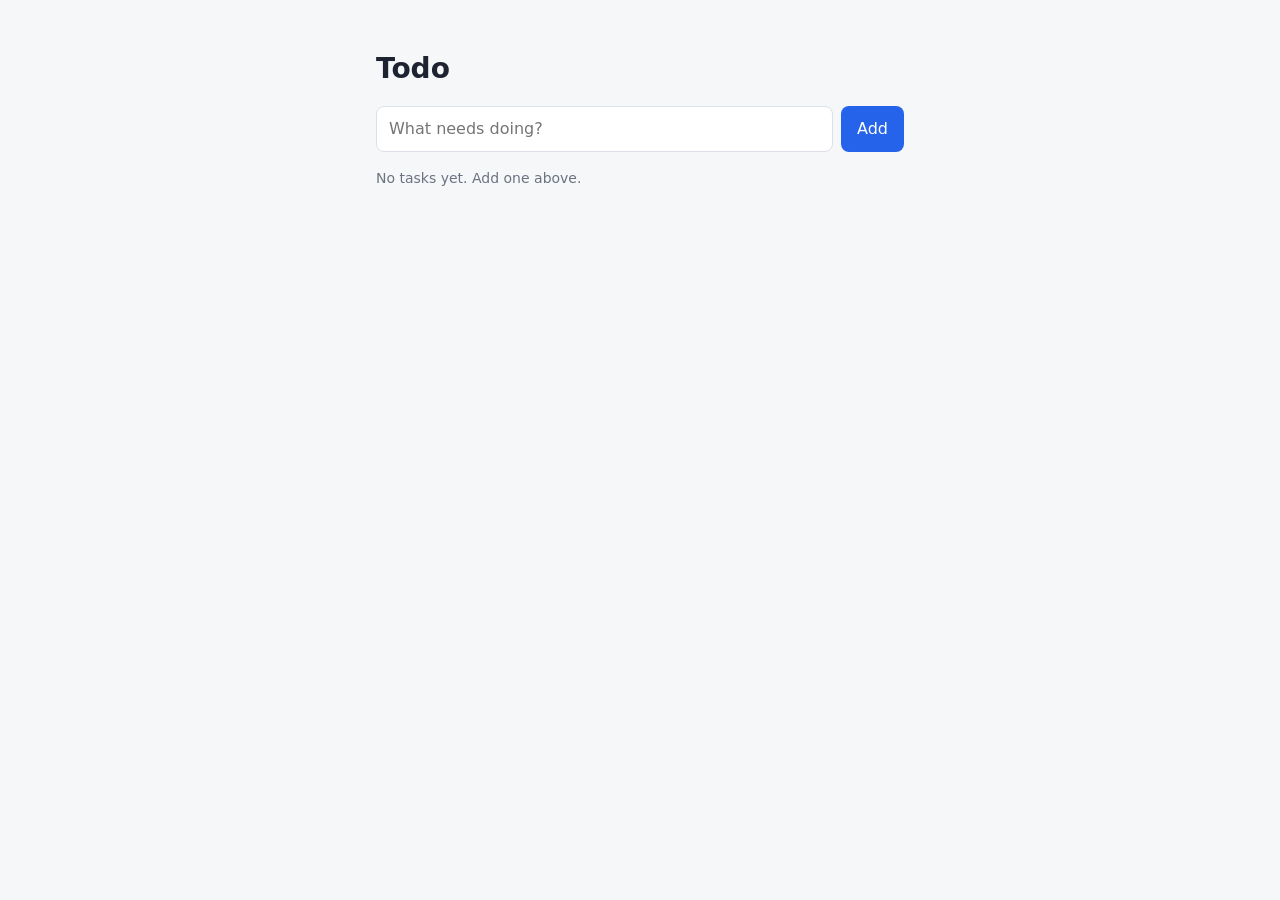
==== todo/index.html @ c5110d09 "Add todo app with IndexedDB storage (#3) Single-page app in todo/: create tasks, mark them done or n" ====
<!doctype html>
<html lang="en">
<head>
  <meta charset="utf-8">
  <meta name="viewport" content="width=device-width, initial-scale=1">
  <title>Todo</title>
  <link rel="stylesheet" href="styles.css">
</head>
<body>
  <main>
    <h1>Todo</h1>
    <form id="new-task">
      <input id="new-task-title" type="text" placeholder="What needs doing?" aria-label="New task" autocomplete="off" required>
      <button type="submit">Add</button>
    </form>
    <ul id="tasks"></ul>
    <p id="empty">No tasks yet. Add one above.</p>
    <p id="count"></p>
  </main>
  <script type="module" src="app.js"></script>
</body>
</html>
---- todo/styles.css ----
:root {
  --bg: #f6f7f9;
  --card: #ffffff;
  --text: #1d2330;
  --muted: #6b7280;
  --border: #dde1e7;
  --accent: #2563eb;
  --on-accent: #ffffff;
  --danger: #dc2626;
}

@media (prefers-color-scheme: dark) {
  :root {
    --bg: #12151b;
    --card: #1b1f27;
    --text: #e6e8ec;
    --muted: #9aa3b2;
    --border: #2c323d;
    --accent: #60a5fa;
    --on-accent: #0b1220;
    --danger: #f87171;
  }
}

* { box-sizing: border-box; }

body {
  margin: 0;
  background: var(--bg);
  color: var(--text);
  font: 16px/1.5 system-ui, -apple-system, "Segoe UI", sans-serif;
}

main {
  max-width: 560px;
  margin: 48px auto;
  padding: 0 16px;
}

h1 { margin: 0 0 16px; font-size: 28px; }

form { display: flex; gap: 8px; margin-bottom: 16px; }

input[type="text"] {
  flex: 1;
  padding: 10px 12px;
  border: 1px solid var(--border);
  border-radius: 8px;
  background: var(--card);
  color: var(--text);
  font: inherit;
}

button {
  padding: 10px 16px;
  border: 0;
  border-radius: 8px;
  background: var(--accent);
  color: var(--on-accent);
  font: inherit;
  cursor: pointer;
}

ul { list-style: none; margin: 0; padding: 0; }

.task {
  display: flex;
  align-items: center;
  justify-content: space-between;
  gap: 12px;
  padding: 10px 12px;
  margin-bottom: 8px;
  background: var(--card);
  border: 1px solid var(--border);
  border-radius: 8px;
}

.task label { display: flex; align-items: center; gap: 10px; flex: 1; cursor: pointer; overflow-wrap: anywhere; }
.task input[type="checkbox"] { width: 18px; height: 18px; }
.task.done span { color: var(--muted); text-decoration: line-through; }

.delete {
  padding: 6px 10px;
  background: transparent;
  color: var(--danger);
  border: 1px solid var(--border);
  font-size: 14px;
}

#empty, #count { color: var(--muted); font-size: 14px; }
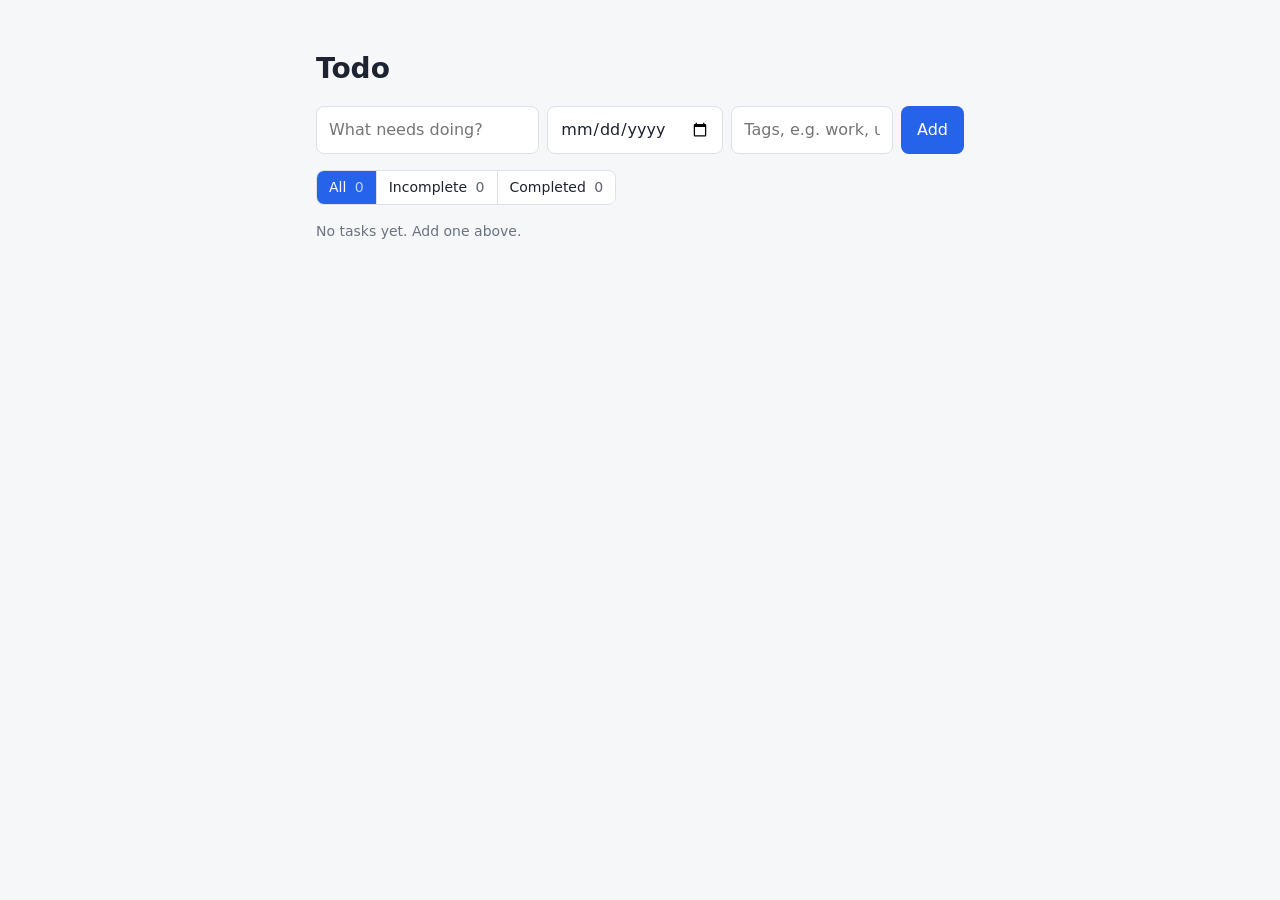
==== commit 254b26b3: "Add filters, due dates and tags to todo app (#4) - Optional due dates with overdue highlighting for " ====
--- a/todo/index.html
+++ b/todo/index.html
@@ -11,8 +11,18 @@
     <h1>Todo</h1>
     <form id="new-task">
       <input id="new-task-title" type="text" placeholder="What needs doing?" aria-label="New task" autocomplete="off" required>
+      <input id="new-task-due" type="date" aria-label="Due date (optional)">
+      <input id="new-task-tags" type="text" placeholder="Tags, e.g. work, urgent" aria-label="Tags (optional, comma-separated)" autocomplete="off">
       <button type="submit">Add</button>
     </form>
+    <div id="filters">
+      <div id="status-filter" role="group" aria-label="Show">
+        <button type="button" data-status="all" aria-pressed="true">All <span class="n">0</span></button>
+        <button type="button" data-status="incomplete" aria-pressed="false">Incomplete <span class="n">0</span></button>
+        <button type="button" data-status="completed" aria-pressed="false">Completed <span class="n">0</span></button>
+      </div>
+      <div id="tag-filter" role="group" aria-label="Filter by tag" hidden></div>
+    </div>
     <ul id="tasks"></ul>
     <p id="empty">No tasks yet. Add one above.</p>
     <p id="count"></p>
--- a/todo/styles.css
+++ b/todo/styles.css
@@ -6,7 +6,10 @@
   --border: #dde1e7;
   --accent: #2563eb;
   --on-accent: #ffffff;
+  --chip: #eef2ff;
+  --chip-text: #3730a3;
   --danger: #dc2626;
+  --danger-bg: #fef2f2;
 }
 
 @media (prefers-color-scheme: dark) {
@@ -18,7 +21,10 @@
     --border: #2c323d;
     --accent: #60a5fa;
     --on-accent: #0b1220;
+    --chip: #262c45;
+    --chip-text: #c7d2fe;
     --danger: #f87171;
+    --danger-bg: #2a1719;
   }
 }
 
@@ -32,23 +38,27 @@
 }
 
 main {
-  max-width: 560px;
+  max-width: 680px;
   margin: 48px auto;
   padding: 0 16px;
 }
 
 h1 { margin: 0 0 16px; font-size: 28px; }
 
-form { display: flex; gap: 8px; margin-bottom: 16px; }
+#new-task { display: flex; flex-wrap: wrap; gap: 8px; margin-bottom: 16px; }
+#new-task-title { flex: 2 1 220px; }
+#new-task-tags { flex: 1 1 160px; }
 
-input[type="text"] {
-  flex: 1;
+input[type="text"],
+input[type="date"] {
+  min-width: 0;
   padding: 10px 12px;
   border: 1px solid var(--border);
   border-radius: 8px;
   background: var(--card);
   color: var(--text);
   font: inherit;
+  color-scheme: light dark;
 }
 
 button {
@@ -61,12 +71,48 @@
   cursor: pointer;
 }
 
+button.secondary {
+  padding: 6px 10px;
+  background: transparent;
+  color: var(--text);
+  border: 1px solid var(--border);
+  font-size: 14px;
+}
+
+button.delete { color: var(--danger); }
+
+/* Filters */
+#filters { display: flex; flex-direction: column; gap: 10px; margin-bottom: 16px; }
+#status-filter { display: inline-flex; align-self: flex-start; border: 1px solid var(--border); border-radius: 8px; overflow: hidden; }
+#status-filter button {
+  padding: 6px 12px;
+  border-radius: 0;
+  background: var(--card);
+  color: var(--text);
+  font-size: 14px;
+}
+#status-filter button + button { border-left: 1px solid var(--border); }
+#status-filter button[aria-pressed="true"] { background: var(--accent); color: var(--on-accent); }
+#status-filter .n { opacity: 0.7; margin-left: 4px; }
+#tag-filter { display: flex; flex-wrap: wrap; gap: 6px; }
+#tag-filter[hidden] { display: none; }
+
+.tag {
+  padding: 2px 10px;
+  border-radius: 999px;
+  background: var(--chip);
+  color: var(--chip-text);
+  font-size: 13px;
+  border: 1px solid transparent;
+}
+.tag[aria-pressed="true"] { background: var(--accent); color: var(--on-accent); }
+
+/* Tasks */
 ul { list-style: none; margin: 0; padding: 0; }
 
 .task {
   display: flex;
-  align-items: center;
-  justify-content: space-between;
+  align-items: flex-start;
   gap: 12px;
   padding: 10px 12px;
   margin-bottom: 8px;
@@ -74,17 +120,21 @@
   border: 1px solid var(--border);
   border-radius: 8px;
 }
+.task.overdue { border-color: var(--danger); }
+.task input[type="checkbox"] { width: 18px; height: 18px; margin-top: 3px; flex: none; }
+.task .body { flex: 1; min-width: 0; overflow-wrap: anywhere; }
+.task.done .title { color: var(--muted); text-decoration: line-through; }
+.task .meta { display: flex; flex-wrap: wrap; align-items: center; gap: 6px; margin-top: 4px; }
+.task .actions { display: flex; gap: 6px; flex: none; }
 
-.task label { display: flex; align-items: center; gap: 10px; flex: 1; cursor: pointer; overflow-wrap: anywhere; }
-.task input[type="checkbox"] { width: 18px; height: 18px; }
-.task.done span { color: var(--muted); text-decoration: line-through; }
+.due { font-size: 13px; color: var(--muted); }
+.due.overdue { color: var(--danger); background: var(--danger-bg); padding: 1px 8px; border-radius: 999px; font-weight: 600; }
 
-.delete {
-  padding: 6px 10px;
-  background: transparent;
-  color: var(--danger);
-  border: 1px solid var(--border);
-  font-size: 14px;
-}
+.task.editing { display: block; }
+.editor { display: flex; flex-wrap: wrap; gap: 8px; }
+.editor .edit-title { flex: 2 1 220px; }
+.editor .edit-tags { flex: 1 1 160px; }
+.editor .actions { display: flex; gap: 6px; }
+.editor button[type="submit"] { padding: 6px 12px; font-size: 14px; }
 
 #empty, #count { color: var(--muted); font-size: 14px; }
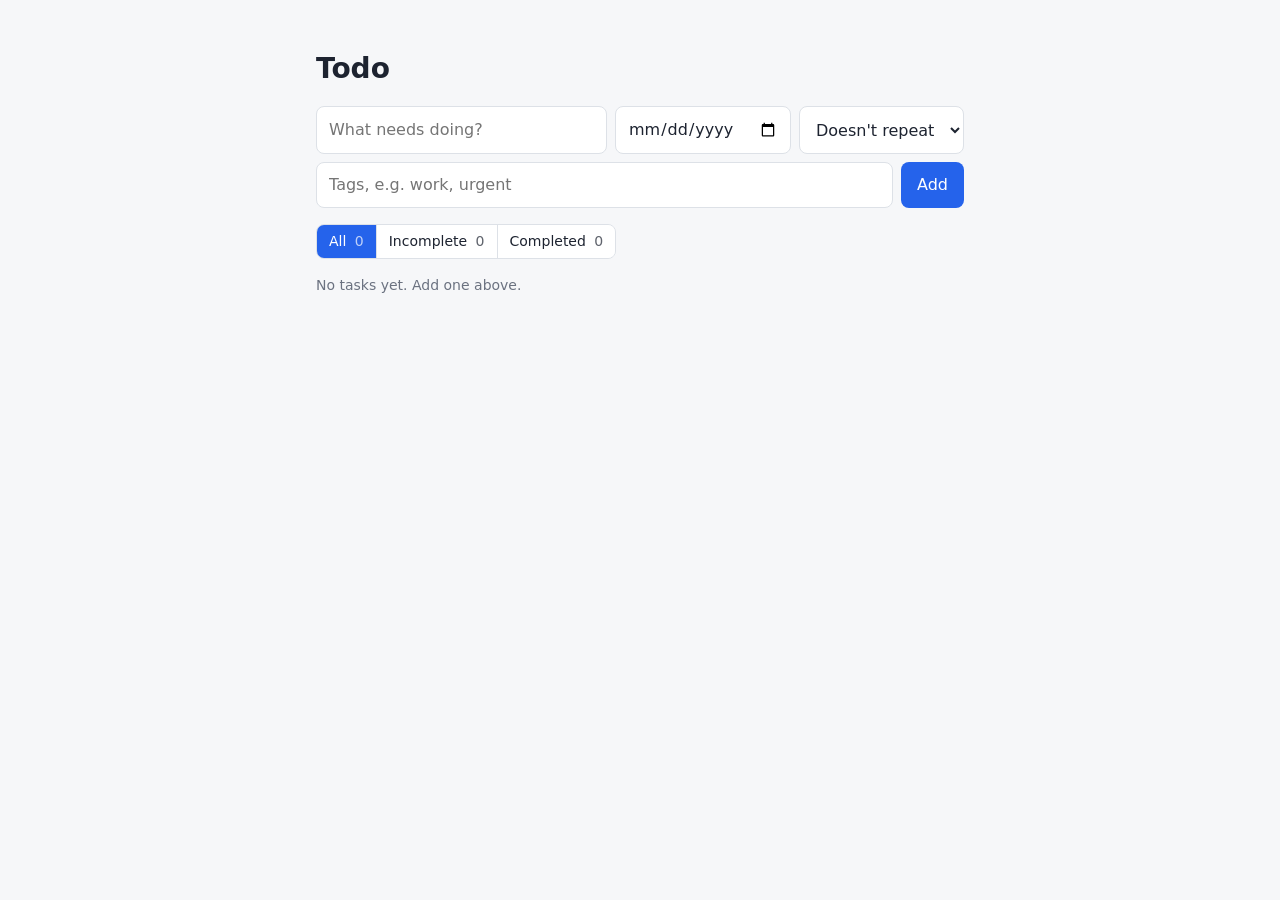
==== commit 4b185352: "Add recurring tasks to todo app (#5) - Repeat option (Daily / Weekly / Monthly / Yearly) in the add " ====
--- a/todo/index.html
+++ b/todo/index.html
@@ -12,6 +12,13 @@
     <form id="new-task">
       <input id="new-task-title" type="text" placeholder="What needs doing?" aria-label="New task" autocomplete="off" required>
       <input id="new-task-due" type="date" aria-label="Due date (optional)">
+      <select id="new-task-repeat" aria-label="Repeat">
+        <option value="none">Doesn't repeat</option>
+        <option value="daily">Daily</option>
+        <option value="weekly">Weekly</option>
+        <option value="monthly">Monthly</option>
+        <option value="yearly">Yearly</option>
+      </select>
       <input id="new-task-tags" type="text" placeholder="Tags, e.g. work, urgent" aria-label="Tags (optional, comma-separated)" autocomplete="off">
       <button type="submit">Add</button>
     </form>
--- a/todo/styles.css
+++ b/todo/styles.css
@@ -50,7 +50,8 @@
 #new-task-tags { flex: 1 1 160px; }
 
 input[type="text"],
-input[type="date"] {
+input[type="date"],
+select {
   min-width: 0;
   padding: 10px 12px;
   border: 1px solid var(--border);
@@ -128,6 +129,7 @@
 .task .actions { display: flex; gap: 6px; flex: none; }
 
 .due { font-size: 13px; color: var(--muted); }
+.repeat { font-size: 13px; color: var(--accent); font-weight: 600; }
 .due.overdue { color: var(--danger); background: var(--danger-bg); padding: 1px 8px; border-radius: 999px; font-weight: 600; }
 
 .task.editing { display: block; }
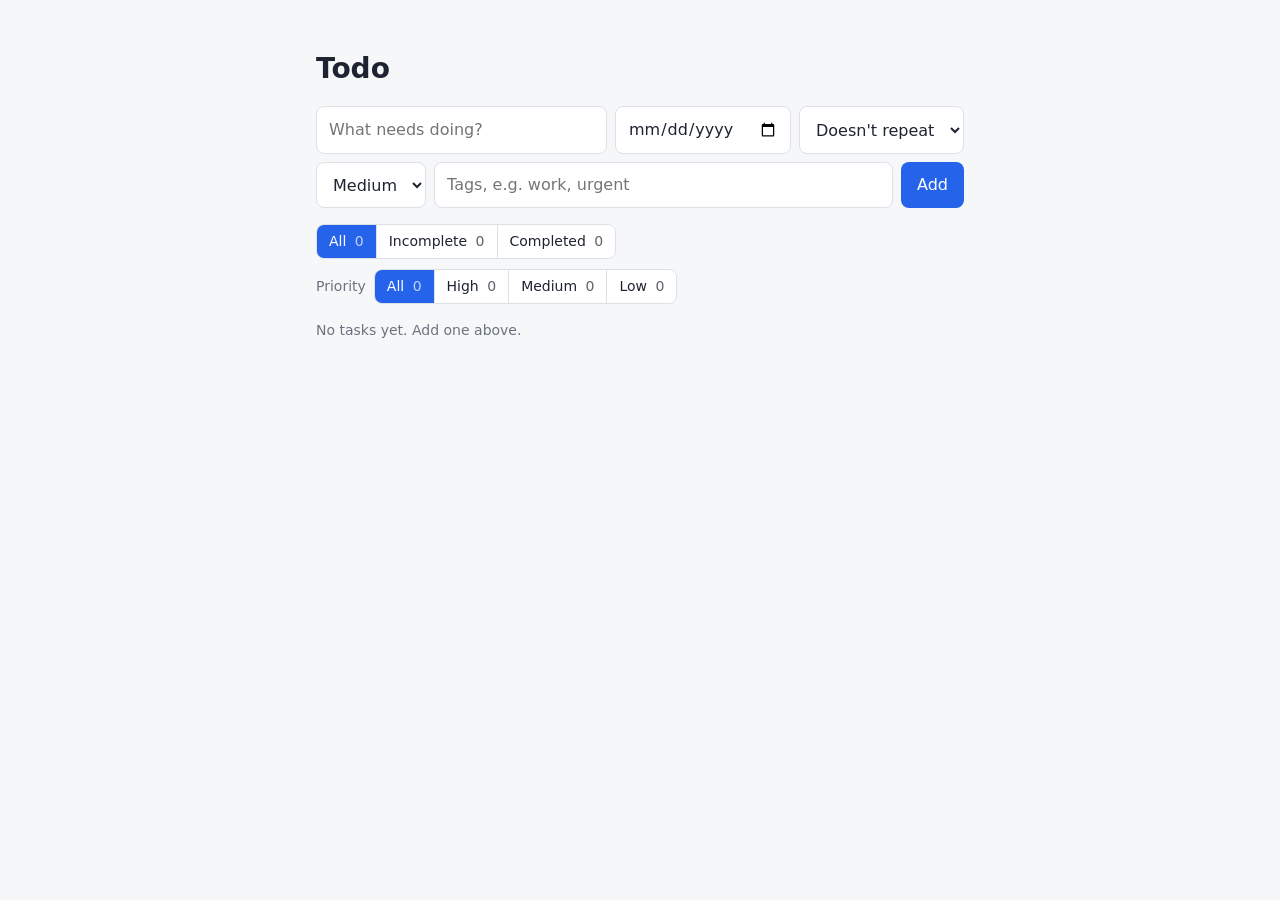
==== commit fa782423: "Add task priority to the todo app (#8) - Tasks get a priority (High / Medium / Low), chosen in the a" ====
--- a/todo/index.html
+++ b/todo/index.html
@@ -19,14 +19,29 @@
         <option value="monthly">Monthly</option>
         <option value="yearly">Yearly</option>
       </select>
+      <select id="new-task-priority" aria-label="Priority">
+        <option value="high">High</option>
+        <option value="medium" selected>Medium</option>
+        <option value="low">Low</option>
+      </select>
       <input id="new-task-tags" type="text" placeholder="Tags, e.g. work, urgent" aria-label="Tags (optional, comma-separated)" autocomplete="off">
       <button type="submit">Add</button>
     </form>
+    <p id="error" role="alert" hidden></p>
     <div id="filters">
       <div id="status-filter" role="group" aria-label="Show">
         <button type="button" data-status="all" aria-pressed="true">All <span class="n">0</span></button>
         <button type="button" data-status="incomplete" aria-pressed="false">Incomplete <span class="n">0</span></button>
         <button type="button" data-status="completed" aria-pressed="false">Completed <span class="n">0</span></button>
+      </div>
+      <div class="filter-row">
+        <span class="filter-label" id="priority-label">Priority</span>
+        <div id="priority-filter" role="group" aria-labelledby="priority-label">
+          <button type="button" data-priority="all" aria-pressed="true">All <span class="n">0</span></button>
+          <button type="button" data-priority="high" aria-pressed="false">High <span class="n">0</span></button>
+          <button type="button" data-priority="medium" aria-pressed="false">Medium <span class="n">0</span></button>
+          <button type="button" data-priority="low" aria-pressed="false">Low <span class="n">0</span></button>
+        </div>
       </div>
       <div id="tag-filter" role="group" aria-label="Filter by tag" hidden></div>
     </div>
--- a/todo/styles.css
+++ b/todo/styles.css
@@ -10,6 +10,8 @@
   --chip-text: #3730a3;
   --danger: #dc2626;
   --danger-bg: #fef2f2;
+  --warn: #b45309;
+  --warn-bg: #fffbeb;
 }
 
 @media (prefers-color-scheme: dark) {
@@ -25,6 +27,8 @@
     --chip-text: #c7d2fe;
     --danger: #f87171;
     --danger-bg: #2a1719;
+    --warn: #fbbf24;
+    --warn-bg: #2a2212;
   }
 }
 
@@ -82,19 +86,32 @@
 
 button.delete { color: var(--danger); }
 
+#error {
+  margin: 0 0 16px;
+  padding: 10px 12px;
+  border: 1px solid var(--danger);
+  border-radius: 8px;
+  background: var(--danger-bg);
+  color: var(--danger);
+  font-size: 14px;
+}
+#error[hidden] { display: none; }
+
 /* Filters */
 #filters { display: flex; flex-direction: column; gap: 10px; margin-bottom: 16px; }
-#status-filter { display: inline-flex; align-self: flex-start; border: 1px solid var(--border); border-radius: 8px; overflow: hidden; }
-#status-filter button {
+#status-filter, #priority-filter { display: inline-flex; align-self: flex-start; border: 1px solid var(--border); border-radius: 8px; overflow: hidden; }
+#status-filter button, #priority-filter button {
   padding: 6px 12px;
   border-radius: 0;
   background: var(--card);
   color: var(--text);
   font-size: 14px;
 }
-#status-filter button + button { border-left: 1px solid var(--border); }
-#status-filter button[aria-pressed="true"] { background: var(--accent); color: var(--on-accent); }
-#status-filter .n { opacity: 0.7; margin-left: 4px; }
+#status-filter button + button, #priority-filter button + button { border-left: 1px solid var(--border); }
+#status-filter button[aria-pressed="true"], #priority-filter button[aria-pressed="true"] { background: var(--accent); color: var(--on-accent); }
+#status-filter .n, #priority-filter .n { opacity: 0.7; margin-left: 4px; }
+.filter-row { display: flex; align-items: center; gap: 8px; }
+.filter-label { font-size: 14px; color: var(--muted); }
 #tag-filter { display: flex; flex-wrap: wrap; gap: 6px; }
 #tag-filter[hidden] { display: none; }
 
@@ -129,6 +146,10 @@
 .task .actions { display: flex; gap: 6px; flex: none; }
 
 .due { font-size: 13px; color: var(--muted); }
+.priority { font-size: 12px; font-weight: 600; padding: 1px 8px; border-radius: 999px; border: 1px solid transparent; }
+.priority-high { color: var(--danger); background: var(--danger-bg); }
+.priority-medium { color: var(--warn); background: var(--warn-bg); }
+.priority-low { color: var(--muted); border-color: var(--border); }
 .repeat { font-size: 13px; color: var(--accent); font-weight: 600; }
 .due.overdue { color: var(--danger); background: var(--danger-bg); padding: 1px 8px; border-radius: 999px; font-weight: 600; }
 
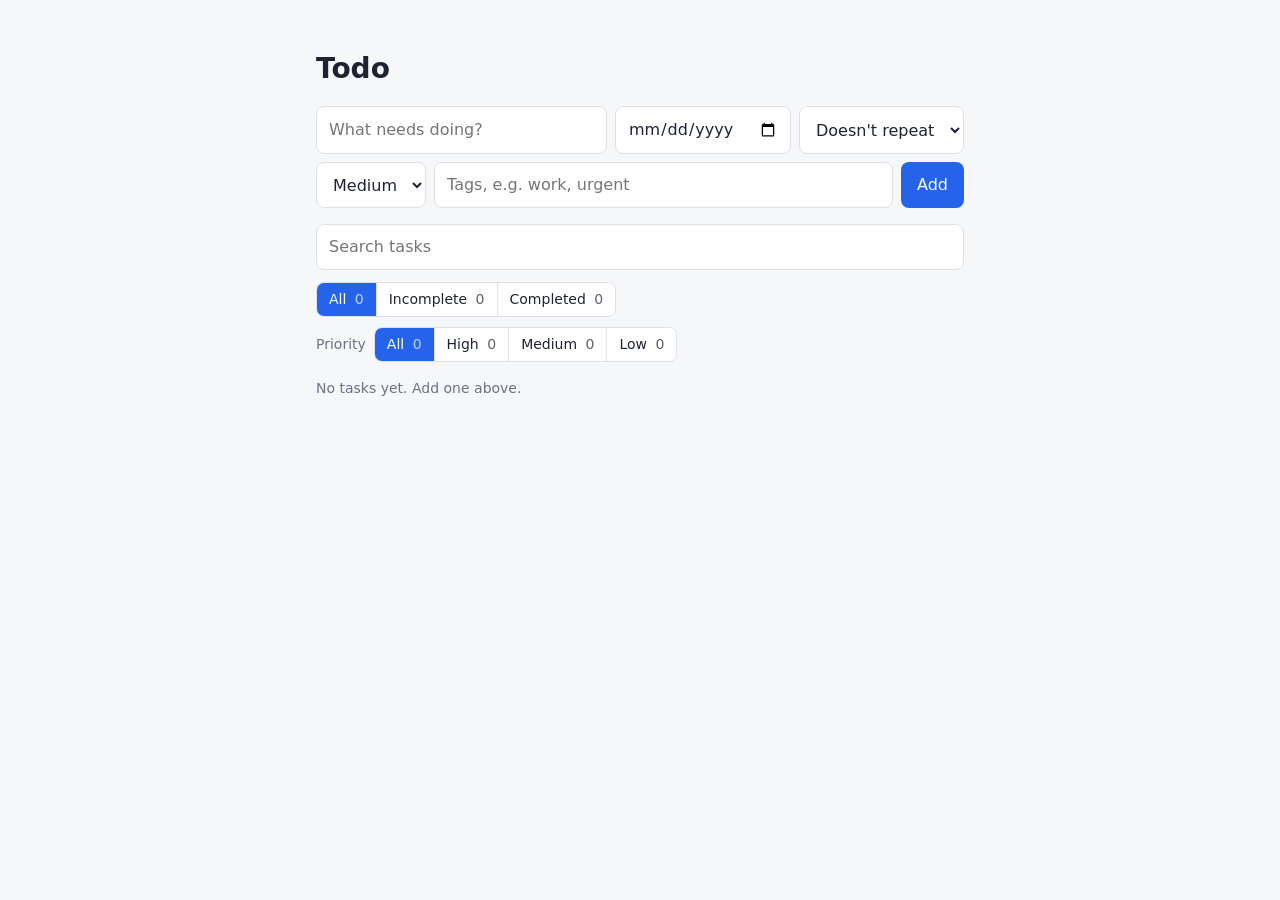
==== commit 3346d74c: "Add search to the todo app (#18) Search box above the filters narrows the list as you type. Every wo" ====
--- a/todo/index.html
+++ b/todo/index.html
@@ -28,6 +28,10 @@
       <button type="submit">Add</button>
     </form>
     <p id="error" role="alert" hidden></p>
+    <div id="search-row">
+      <input id="search" type="search" placeholder="Search tasks" aria-label="Search tasks" autocomplete="off">
+      <button id="search-clear" type="button" class="secondary" aria-label="Clear search" hidden>×</button>
+    </div>
     <div id="filters">
       <div id="status-filter" role="group" aria-label="Show">
         <button type="button" data-status="all" aria-pressed="true">All <span class="n">0</span></button>
--- a/todo/styles.css
+++ b/todo/styles.css
@@ -54,6 +54,7 @@
 #new-task-tags { flex: 1 1 160px; }
 
 input[type="text"],
+input[type="search"],
 input[type="date"],
 select {
   min-width: 0;
@@ -98,6 +99,10 @@
 #error[hidden] { display: none; }
 
 /* Filters */
+#search-row { display: flex; gap: 8px; margin-bottom: 12px; }
+#search { flex: 1; }
+#search::-webkit-search-cancel-button { display: none; } /* the app has its own clear button */
+#search-clear[hidden] { display: none; }
 #filters { display: flex; flex-direction: column; gap: 10px; margin-bottom: 16px; }
 #status-filter, #priority-filter { display: inline-flex; align-self: flex-start; border: 1px solid var(--border); border-radius: 8px; overflow: hidden; }
 #status-filter button, #priority-filter button {
